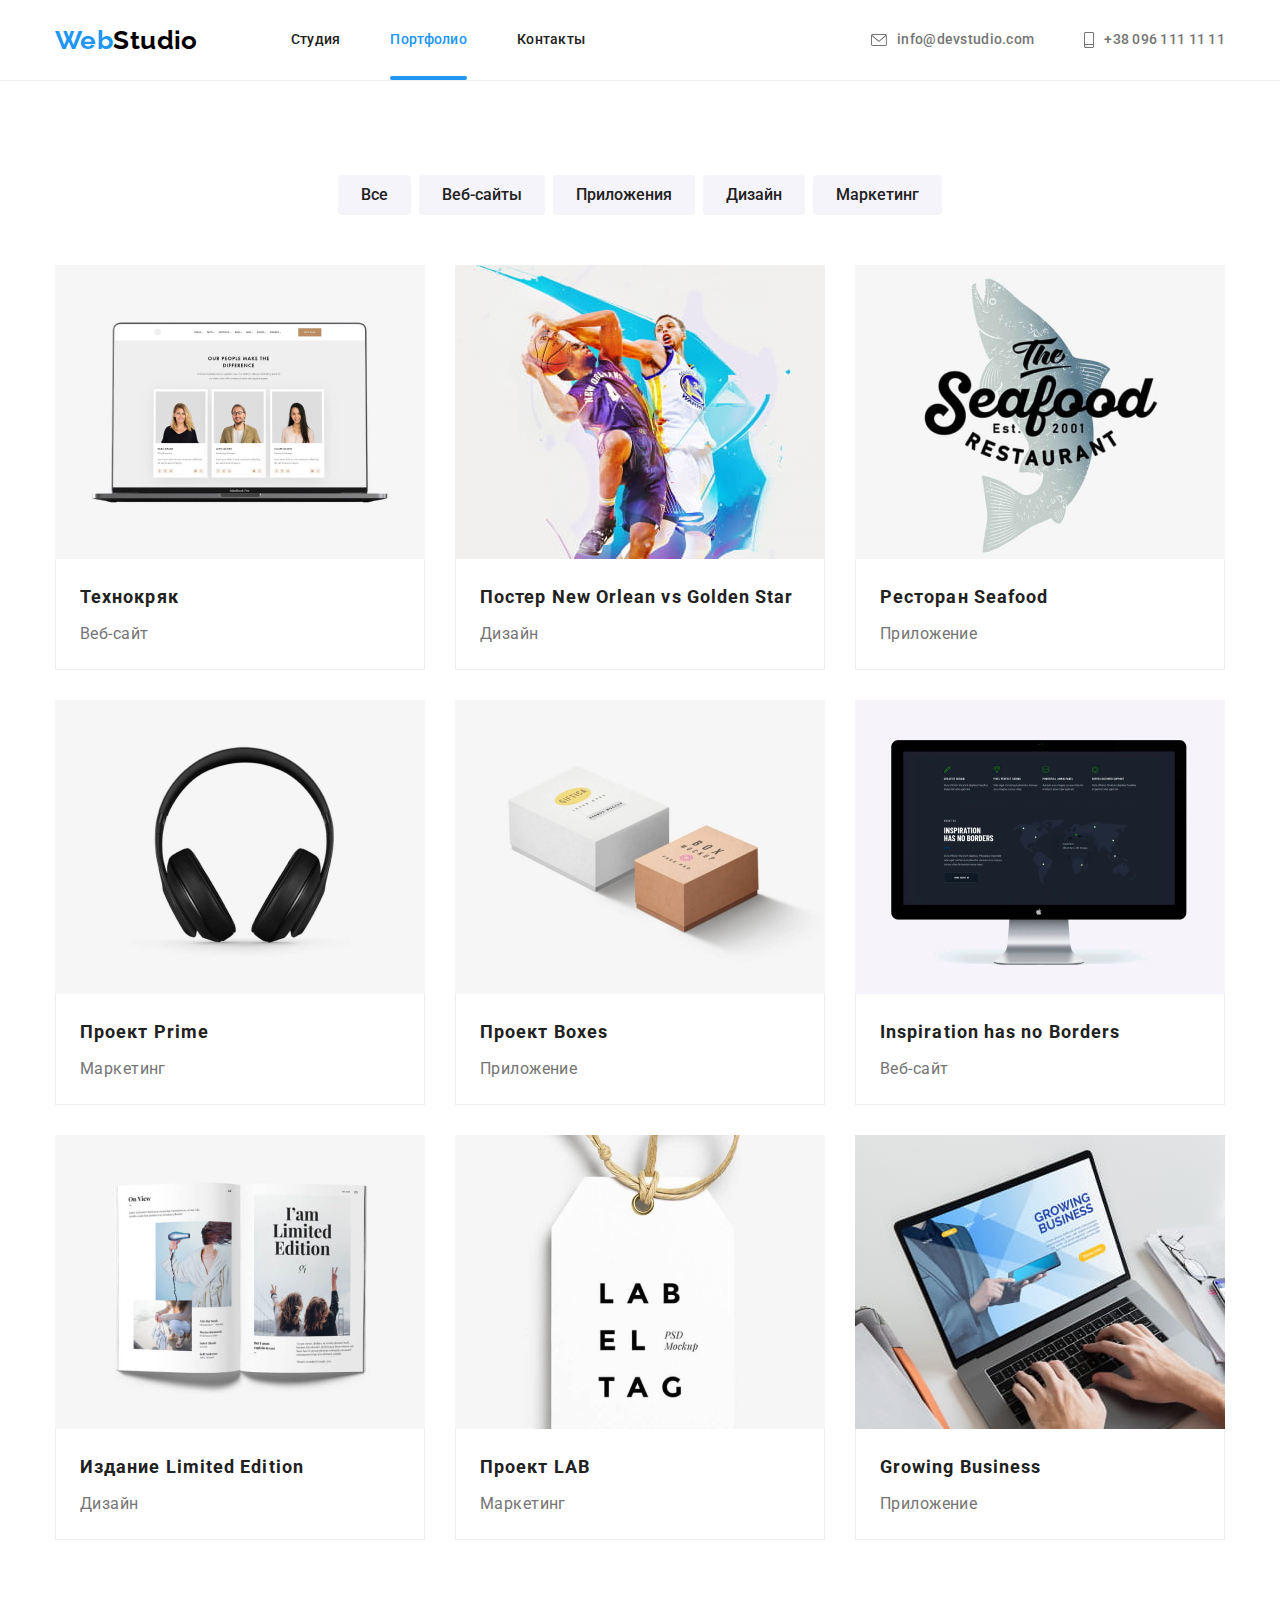
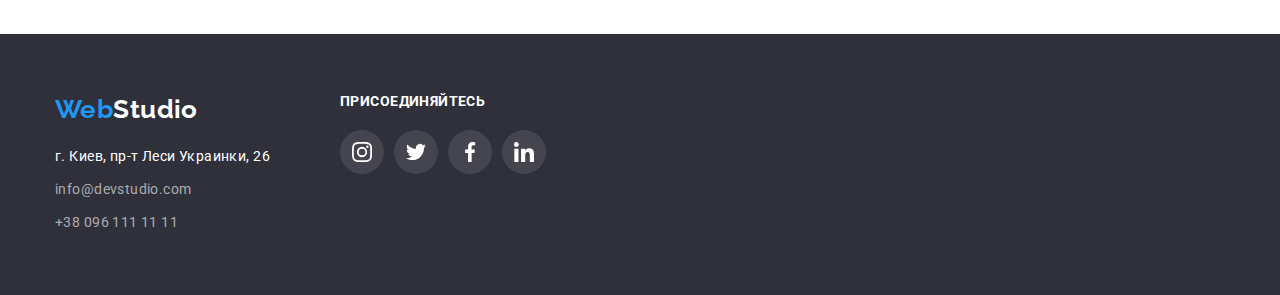
==== portfolio.html @ 5082a41e "Переносит файлы 5 ДЗ" ====
<!DOCTYPE html>
<html lang="ru">
<head>
    <meta charset="UTF-8">
    <meta http-equiv="X-UA-Compatible" content="IE=edge">
    <meta name="viewport" content="width=device-width, initial-scale=1.0">
    <title>goit-markup-hw</title>
    <link 
        href="https://fonts.googleapis.com/css2?family=Raleway:wght@700&family=Roboto:wght@400;500;700;900&display=swap"
        rel="stylesheet">
    <link 
        rel="stylesheet" 
        href="https://cdnjs.cloudflare.com/ajax/libs/modern-normalize/1.1.0/modern-normalize.min.css">
    <link rel="stylesheet" href="./css/style.css">
    </head>
<body>
    <!--Шапка сайта-->
    <header class="page-header">
        <div class="container header-nav-lists">
            <nav class="header-nav">
                <a class="logo" href="./index.html">Web<span class="logo-part">Studio</span></a>
                <ul class="nav-list list">
                    <li class="nav-item"><a class="nav-link" href="./index.html">Студия</a></li>
                    <li class="nav-item"><a class="nav-link current-link" href="./portfolio.html">Портфолио</a></li>
                    <li class="nav-item"><a class="nav-link" href="">Контакты</a></li>
                </ul>
            </nav>
            <ul class="header-right-list list">
                <li class="right-list-item">
                    <a class="email" href="mailto:info@devstudio.com">
                        <svg class="email-icon">
                            <use href="./images/icons.svg#icon-envelope">
                            </use>
                        </svg>
                        info@devstudio.com</a>
                </li>
                <li class="right-list-item">
                    <a class="phone" href="tel:+380961111111">
                        <svg class="phone-icon">
                            <use href="./images/icons.svg#icon-smartphone">
                            </use>
                        </svg>
                        +38 096 111 11 11</a>
                </li>
            </ul>
        </div>
    </header>
    <!--Портфолио-->
    <main>
        <section class="portfolio">
            <div class="container">
                <h1 class="visually-hidden">Портфолио</h1>
                <ul class="button-list list">
                    <li class="button-item"><button class="portfolio-button" type="button">Все</button></li>
                    <li class="button-item"><button class="portfolio-button" type="button">Веб-сайты</button></li>
                    <li class="button-item"><button class="portfolio-button" type="button">Приложения</button></li>
                    <li class="button-item"><button class="portfolio-button" type="button">Дизайн</button></li>
                    <li class="button-item"><button class="portfolio-button" type="button">Маркетинг</button></li>
                </ul>
                <ul class="portfolio-list list">
                    <li class="portfolio-item">
                        <div class="portfolio-thumb">
                            <div class="portfolio-images">
                                <img src="./images/techno_crack.jpg" alt="ноутбук" width="370">
                            </div>
                            <p class="portfolio-item-text">Технокряк это современная площадка распространения коронавируса. Компании используют эту
                                платформу для цифрового
                                шпионажа и атак на защищённые сервера конкурентов.</p>
                        </div>
                        <div class="portfolio-item-part">
                            <h2 class="portfolio-title">Технокряк</h2>
                            <p class="portfolio-text">Веб-сайт</p>
                        </div>
                    </li>
                    <li class="portfolio-item">
                        <div class="portfolio-thumb">
                            <div class="portfolio-images">
                                <img src="./images/new_orlean_vs_golden_star.jpg" alt="постер баскетбольной команды" width="370">
                            </div>
                            <p class="portfolio-item-text">Технокряк это современная площадка распространения коронавируса. Компании используют эту
                                платформу для цифрового
                                шпионажа и атак на защищённые сервера конкурентов.</p>
                        </div>
                        <div class="portfolio-item-part">
                            <h2 class="portfolio-title">Постер <span lang="en">New Orlean vs Golden Star</span></h2>
                            <p class="portfolio-text">Дизайн</p>
                        </div>
                    </li>
                    <li class="portfolio-item">
                        <div class="portfolio-thumb">
                            <div class="portfolio-images">
                                <img src="./images/seafood.jpg" alt="эмблема ресторана" width="370">
                            </div>
                            <p class="portfolio-item-text">Технокряк это современная площадка распространения коронавируса. Компании используют эту
                                платформу для цифрового
                                шпионажа и атак на защищённые сервера конкурентов.</p>
                        </div>
                        <div class="portfolio-item-part">
                            <h2 class="portfolio-title">Ресторан <span lang="en">Seafood</span></h2>
                            <p class="portfolio-text">Приложение</p>
                        </div>
                    </li>
                    <li class="portfolio-item">
                        <div class="portfolio-thumb">
                            <div class="portfolio-images">
                                <img src="./images/prime.jpg" alt="наушники" width="370">
                            </div>
                            <p class="portfolio-item-text">Технокряк это современная площадка распространения коронавируса. Компании используют эту
                                платформу для цифрового
                                шпионажа и атак на защищённые сервера конкурентов.</p>
                        </div>
                        <div class="portfolio-item-part">
                            <h2 class="portfolio-title">Проект <span lang="en">Prime</span></h2>
                            <p class="portfolio-text">Маркетинг</p>
                        </div>
                    </li>
                    <li class="portfolio-item">
                        <div class="portfolio-thumb">
                            <div class="portfolio-images">
                                <img src="./images/boxes.jpg" alt="ящики" width="370">
                            </div>
                            <p class="portfolio-item-text">Технокряк это современная площадка распространения коронавируса. Компании используют эту
                                платформу для цифрового
                                шпионажа и атак на защищённые сервера конкурентов.</p>
                        </div>
                        <div class="portfolio-item-part">
                            <h2 class="portfolio-title">Проект <span lang="en">Boxes</span></h2>
                            <p class="portfolio-text">Приложение</p>
                        </div>
                    </li>
                    <li class="portfolio-item">
                        <div class="portfolio-thumb">
                            <div class="portfolio-images">
                                <img src="./images/inspiration_has_no_borders.jpg" alt="мак" width="370">
                            </div>
                            <p class="portfolio-item-text">Технокряк это современная площадка распространения коронавируса. Компании используют эту
                                платформу для цифрового
                                шпионажа и атак на защищённые сервера конкурентов.</p>
                        </div>
                        <div class="portfolio-item-part">
                            <h2 class="portfolio-title" lang="en">Inspiration has no Borders</h2>
                            <p class="portfolio-text">Веб-сайт</p>
                        </div>
                    </li>
                    <li class="portfolio-item">
                        <div class="portfolio-thumb">
                            <div class="portfolio-images">
                                <img src="./images/limited_edition.jpg" alt="книга" width="370">
                            </div>
                            <p class="portfolio-item-text">Технокряк это современная площадка распространения коронавируса. Компании используют эту
                                платформу для цифрового
                                шпионажа и атак на защищённые сервера конкурентов.</p>
                        </div>
                        <div class="portfolio-item-part">
                            <h2 class="portfolio-title">Издание <span lang="en">Limited Edition</span></h2>
                            <p class="portfolio-text">Дизайн</p>
                        </div>
                    </li>
                    <li class="portfolio-item">
                        <div class="portfolio-thumb">
                            <div class="portfolio-images">
                                <img src="./images/lab.jpg" alt="лейбл" width="370">
                            </div>
                            <p class="portfolio-item-text">Технокряк это современная площадка распространения коронавируса. Компании используют эту
                                платформу для цифрового
                                шпионажа и атак на защищённые сервера конкурентов.</p>
                        </div>
                        <div class="portfolio-item-part">
                            <h2 class="portfolio-title">Проект <span lang="en">LAB</span></h2>
                            <p class="portfolio-text">Маркетинг</p>
                        </div class="portfolio-item-part">
                    </li>
                    <li class="portfolio-item">
                        <div class="portfolio-thumb">
                            <div class="portfolio-images">
                                <img src="./images/growing_business.jpg" alt="набор на ноутбуке" width="370">
                            </div>
                            <p class="portfolio-item-text">Технокряк это современная площадка распространения коронавируса. Компании используют эту
                                платформу для цифрового
                                шпионажа и атак на защищённые сервера конкурентов.</p>
                        </div>
                        <div class="portfolio-item-part">
                            <h2 class="portfolio-title" lang="en">Growing Business</h2>
                            <p class="portfolio-text">Приложение</p>
                        </div>
                    </li>
                </ul>
            </div>
        </section>
    </main>
    <!--Подвал-->
    <footer class="footer">
        <div class="container wrapper">
            <div class="footer-address">
                <a class="logo" href="index.html">Web<span class="logo-part">Studio</span></a>
                <address>
                    <a class="map" href="https://goo.gl/maps/u9aJ5FSczd5m6GibA" target="_blank" rel="noopener noreferrer">г.
                        Киев, пр-т Леси Украинки, 26
                    </a>
                </address>
                <ul class="footer-list list">
                    <li class="footer-item"><a class="footer-email" href="mailto:info@devstudio.com">info@devstudio.com</a>
                    </li>
                    <li class="footer-item"><a class="footer-phone" href="tel:+380961111111">+38 096 111 11 11</a></li>
                </ul>
            </div>
            <div class="footer-socials-list">
                <h3 class="socials-title">присоединяйтесь</h3>
                <ul class="socials-list list down-list">
                    <li class="socials-item">
                        <a class="social-link down-link" href="https://www.instagram.com/">
                            <svg class="social-icon down-icon">
                                <use href="./images/icons.svg#icon-instagram"></use>
                            </svg>
                        </a>
                    </li>
                    <li class="socials-item">
                        <a class="social-link down-link" href="https://twitter.com/">
                            <svg class="social-icon down-icon">
                                <use href="./images/icons.svg#icon-twitter"></use>
                            </svg>
                        </a>
                    </li>
                    <li class="socials-item">
                        <a class="social-link down-link" href="https://www.facebook.com/">
                            <svg class="social-icon down-icon">
                                <use href="./images/icons.svg#icon-facebook"></use>
                            </svg>
                        </a>
                    </li>
                    <li class="socials-item">
                        <a class="social-link down-link" href="https://www.linkedin.com/">
                            <svg class="social-icon down-icon">
                                <use href="./images/icons.svg#icon-linkedin"></use>
                            </svg>
                        </a>
                    </li>
                </ul>
            </div>
        </div>
    </footer>
</body>
</html>
---- css/style.css ----
:root {
  --primary-text-color--: #757575;
  --nav-title-color--: #212121;
  --title-text-color--: #212121;
  --sekond-title-color--: #212121;
  --portfolio-button-color--: #212121;
  --footer-contacts-color--: rgba(255, 255, 255, 0.6);
  --first-logo-color--: #2196f3;
  --sekond-logo-color--: #ffffff;
  --accent-color--: #2196f3;
  --hero-title-color--: #ffffff;
  --primary-whiter-color--: #ffffff;
  --team-item-bg-color--: #ffffff;
  --footer-bg-color--: #2f303a;
  --logo-part-color--: #000000;
  --team-bg-color--: #f5f4fa;
  --portfolio-button-bg-color--: #f5f4fa;
  --icon-bg-color--: #f5f4fa;
  --border-color--: #eeeeee;
  --logo-border-color--: #afb1b8;
  --button-text-color--: #ffffff;
  --social-link-color--: #afb1b8;
  --clients-icon-color--: #afb1b8;
}
body {
  font-family: "Roboto", sans-serif;
  font-weight: 400;
  font-size: 14px;
  line-height: 1.71;
  letter-spacing: 0.03em;
  background-color: var(--primary-whiter-color--);
  color: var(--primary-text-color--);
}
img {
  display: block;
}
.list {
  padding: 0;
  margin: 0;
  list-style: none;
}
.container {
  width: 1200px;
  padding: 0px 15px;
  margin-left: auto;
  margin-right: auto;
}
.visually-hidden {
  position: absolute;
  white-space: nowrap;
  width: 1px;
  height: 1px;
  overflow: hidden;
  border: 0;
  padding: 0;
  clip: rect(0 0 0 0);
  clip-path: inset(50%);
  margin: -1px;
}
.opportunities-title,
.team-title,
.clients-title {
  margin-top: 0;
  margin-bottom: 50px;
  font-weight: 700;
  font-size: 36px;
  line-height: 1.17;
  text-align: center;
  color: var(--title-text-color--);
}

/* Шапка */
.page-header {
  margin-top: 0;
  margin-bottom: 0;
  border-bottom: 1px solid;
  border-color: var(--border-color--);
  background-color: var(--primary-whiter-color--);
}

.header-nav-lists {
  display: flex;
  align-items: center;
}
.header-nav {
  display: flex;
  align-items: center;
}
.logo {
  display: block;
  font-family: "Raleway", sans-serif;
  font-weight: 700;
  font-size: 26px;
  line-height: 1.19;
  text-decoration: none;
  color: var(--first-logo-color--);
}
.logo-part {
  color: var(--logo-part-color--);
}
.nav-list {
  display: flex;
  margin-left: 93px;
}
.nav-item:not(:last-child) {
  margin-right: 50px;
}
.nav-link {
  display: block;
  padding-top: 32px;
  padding-bottom: 32px;
  font-weight: 500;
  font-size: 14px;
  line-height: 1.14;
  letter-spacing: 0.02em;
  text-decoration: none;
  color: var(--nav-title-color--);
  transition: color 250ms cubic-bezier(0.4, 0, 0.2, 1);
}
.current-link {
  position: relative;
  display: flex;
  color: var(--accent-color--);
}
.current-link::after {
  position: absolute;
  left: 0;
  bottom: 0;
  content: "";
  width: 100%;
  height: 4px;
  border-radius: 2px;
  background-color: var(--accent-color--);
}
.header-right-list {
  display: flex;
  margin-left: auto;
}
.right-list-item:not(:last-child) {
  margin-right: 50px;
}
.email,
.phone {
  display: flex;
  align-items: center;
  padding-top: 32px;
  padding-bottom: 32px;
  font-weight: 500;
  font-size: 14px;
  line-height: 1.14;
  letter-spacing: 0.02em;
  text-decoration: none;
  color: inherit;
  transition: color 250ms cubic-bezier(0.4, 0, 0.2, 1);
}
.nav-link:hover,
.nav-link:focus,
.email:hover,
.email:focus,
.phone:hover,
.phone:focus {
  color: var(--accent-color--);
}
.email-icon {
  width: 16px;
  height: 12px;
  margin-right: 10px;
  fill: currentColor;
}
.phone-icon {
  width: 10px;
  height: 16px;
  margin-right: 10px;
  fill: currentColor;
}

/* Герой */
.hero {
  padding-top: 200px;
  padding-bottom: 200px;
  text-align: center;
  background-color: var(--footer-bg-color--);
}
.overlay {
  background-position: center;
  background-size: cover;
  background-repeat: no-repeat;
  margin-right: auto;
  margin-left: auto;
  max-width: 1600px;
  height: 600px;
  background-image: linear-gradient(
      to right,
      rgba(47, 48, 58, 0.4),
      rgba(47, 48, 58, 0.4)
    ),
    url(../images/img_fon.jpg);
}
.hero-title {
  max-width: 696px;
  margin-top: 0;
  margin-bottom: 30px;
  margin-right: auto;
  margin-left: auto;
  white-space: pre-line;
  font-weight: 900;
  font-size: 44px;
  line-height: 1.36;
  text-transform: uppercase;
  letter-spacing: 0.06em;
  color: var(--hero-title-color--);
}
.button {
  display: inline-block;
  margin: 0 auto;
  min-width: 200px;
  border: 1px solid;
  border-color: transparent;
  border-radius: 4px;
  padding: 10px 32px;
  font-family: inherit;
  font-weight: 700;
  font-size: 16px;
  line-height: 1.88;
  letter-spacing: 0.06em;
  text-decoration: none;
  color: var(--button-text-color--);
  background-color: var(--accent-color--);
  cursor: pointer;
  transform: scale(1.15);
}

/*Особености*/
.features {
  padding-top: 94px;
  padding-bottom: 94px;
  background-color: var(--primary-whiter-color--);
}
.features-list {
  display: flex;
  justify-content: space-between;
}
.features-item {
  width: 270px;
}
.features-item-icon {
  display: flex;
  justify-content: center;
  align-items: center;
  margin-bottom: 30px;
  height: 120px;
  width: 270px;
  border-radius: 4px;
  background-color: var(--icon-bg-color--);
}
.features-title {
  margin-top: 0;
  margin-bottom: 10;
  font-weight: 700;
  font-size: 14px;
  line-height: 1.14;
  text-transform: uppercase;
  color: var(--sekond-title-color--);
}
.features-text {
  margin: 0;
}

/*Чем мы занимаемся*/
.opportunities {
  padding-bottom: 94px;
  background-color: var(--primary-whiter-color--);
}
.opportunities-list {
  display: flex;
  justify-content: space-between;
}
.opportunities-thumb {
  position: relative;
}

.opportunities-item-title {
  position: absolute;
  width: 100%;
  height: 70px;
  margin: 0;
  left: 0;
  bottom: 0;
  padding-top: 27px;
  padding-bottom: 27px;
  font-weight: 700;
  font-size: 14px;
  line-height: 1.14;
  text-align: center;
  letter-spacing: 0.03em;
  text-transform: uppercase;
  background-color: rgba(47, 48, 58, 0.8);
  color: var(--primary-whiter-color--);
}

/*Команда*/
.team {
  padding-top: 94px;
  padding-bottom: 94px;
  background-color: var(--team-bg-color--);
}
.team-list {
  display: flex;
  justify-content: space-between;
}
.team-item {
  box-shadow: 0px 1px 3px rgba(0, 0, 0, 0.12), 0px 1px 1px rgba(0, 0, 0, 0.14),
    0px 2px 1px rgba(0, 0, 0, 0.2);
  border-radius: 0px 0px 4px 4px;
  border-bottom: 1px solid;
  border-color: transparent;
  background-color: var(--primary-whiter-color--);
}
.team-item-part {
  padding-top: 30px;
  padding-bottom: 30px;
  text-align: center;
}
.team-item-title {
  margin-top: 0;
  margin-bottom: 10px;
  font-weight: 500;
  font-size: 16px;
  line-height: 1.19;
  color: var(--sekond-title-color--);
}
.team-item-text {
  margin-top: 0;
  margin-bottom: 0;
  font-size: 16px;
  line-height: 1.19;
}
.socials-list {
  display: flex;
  padding: 0;
  margin-top: 16px;
  margin-right: 32px;
  margin-bottom: 0px;
  margin-left: 32px;
}
.socials-item:not(:last-child) {
  margin-right: 10px;
}
.social-link {
  display: flex;
  justify-content: center;
  align-items: center;
  width: 44px;
  height: 44px;
  border-radius: 50%;
  text-decoration: none;
  color: var(--social-link-color--);
  transition: background-color 250ms cubic-bezier(0.4, 0, 0.2, 1),
    color 250ms cubic-bezier(0.4, 0, 0.2, 1);
}
.social-link:hover,
.social-link:focus {
  background-color: var(--accent-color--);
  color: var(--primary-whiter-color--);
}
.social-icon {
  fill: currentColor;
  width: 20px;
  height: 20px;
}
/* Постоянные клиенты*/
.clients {
  padding-top: 94px;
  padding-bottom: 94px;
}
.clients-title {
  margin-top: 0;
  margin-bottom: 50px;
}
.clients-list {
  display: flex;
}
.clients-item:not(:last-child) {
  margin-right: 30px;
}
.clients-logo {
  display: flex;
  justify-content: center;
  align-items: center;
  width: 170px;
  height: 92px;
  border: 1px;
  border-style: solid;
  border-radius: 4px;
  color: var(--clients-icon-color--);
  border-color: var(--logo-border-color--);
  transition: color 250ms cubic-bezier(0.4, 0, 0.2, 1),
    border-color 250ms cubic-bezier(0.4, 0, 0.2, 1);
}

.clients-logo:hover,
.clients-logo:focus {
  color: var(--accent-color--);
  border-color: var(--accent-color--);
}
.clients-icon {
  width: 106px;
  height: 60px;
  fill: currentColor;
}

/*Подвал*/
.footer {
  padding-top: 60px;
  padding-bottom: 60px;
  background-color: var(--footer-bg-color--);
}
.wrapper {
  display: flex;
}
.footer .logo {
  margin-top: 0;
  margin-bottom: 20px;
}
.footer .logo-part {
  color: var(--sekond-logo-color--);
}
.map {
  font-size: 14px;
  line-height: 1.71;
  text-decoration: none;
  font-style: normal;
  color: var(--primary-whiter-color--);
  transition: color 250ms cubic-bezier(0.4, 0, 0.2, 1);
}
.footer-item {
  margin-top: 9px;
  display: block;
}
.footer-email,
.footer-phone {
  font-size: 14px;
  line-height: 1.71;
  text-decoration: none;
  color: var(--footer-contacts-color--);
  transition: color 250ms cubic-bezier(0.4, 0, 0.2, 1);
}
.map:hover,
.map:focus,
.footer-email:hover,
.footer-email:focus,
.footer-phone:hover,
.footer-phone:focus {
  color: var(--accent-color--);
}
.footer-socials-list {
  margin-left: 70px;
  margin-top: 0;
  margin-bottom: 0;
}
.down-list {
  margin: 0;
  padding: 0;
}
.down-link {
  background-color: rgba(255, 255, 255, 0.1);
  color: var(--primary-whiter-color--);
  transition: background-color 250ms cubic-bezier(0.4, 0, 0.2, 1);
}
.down-link:hover {
  background-color: var(--accent-color--);
}
.down-icon {
  fill: var(--primary-whiter-color--);
}
.socials-title {
  margin-top: 0;
  margin-right: auto;
  margin-bottom: 20px;
  margin-left: 0;
  padding: 0;
  font-weight: 700;
  font-size: 14px;
  line-height: 1.14;
  letter-spacing: 0.03em;
  text-transform: uppercase;
  color: var(--primary-whiter-color--);
}

/* Портфолио */
.portfolio {
  padding-top: 94px;
  padding-bottom: 94px;
  background-color: var(--primary-whiter-color--);
}
.button-list {
  margin-bottom: 50px;
  display: flex;
  justify-content: center;
}
.button-item:not(:last-child) {
  margin-right: 8px;
}
.portfolio-button {
  display: inline-block;
  min-width: 73px;
  border: 1px solid;
  border-color: transparent;
  border-radius: 4px;
  padding: 6px 22px;
  font-family: inherit;
  font-weight: 500;
  font-size: 16px;
  line-height: 1.63;
  text-decoration: none;
  background-color: var(--portfolio-button-bg-color--);
  color: var(--portfolio-button-color--);
  cursor: pointer;
  transition: background-color 250ms cubic-bezier(0.4, 0, 0.2, 1),
    color 250ms cubic-bezier(0.4, 0, 0.2, 1),
    box-shadow 250ms cubic-bezier(0.4, 0, 0.2, 1);
}
.portfolio-button:hover,
.portfolio-button:focus {
  box-shadow: 0px 3px 1px rgba(0, 0, 0, 0.1), 0px 1px 2px rgba(0, 0, 0, 0.08),
    0px 2px 2px rgba(0, 0, 0, 0.12);
  background-color: var(--accent-color--);
  color: var(--primary-whiter-color--);
}
.portfolio-list {
  display: flex;
  flex-wrap: wrap;
}
.portfolio-item {
  width: 370px;
  margin-right: 30px;
  margin-bottom: 30px;
  transition: box-shadow 250ms cubic-bezier(0.4, 0, 0.2, 1);
}
.portfolio-item:hover {
  box-shadow: 0px 1px 1px rgba(0, 0, 0, 0.12), 0px 4px 4px rgba(0, 0, 0, 0.06),
    1px 4px 6px rgba(0, 0, 0, 0.16);
}
.portfolio-item:nth-child(3n + 3) {
  margin-right: 0;
}
.portfolio-item:nth-last-child(-n + 3) {
  margin-bottom: 0;
}
.portfolio-thumb {
  position: relative;
  overflow: hidden;
}
.portfolio-images::before {
  position: absolute;
  left: 0;
  top: 0;
  width: 100%;
  height: 100%;
  content: "";
  background-color: rgba(33, 150, 243, 0.9);
  transform: translateY(100%);
  transition: transform 250ms cubic-bezier(0.4, 0, 0.2, 1);
}
.portfolio-item:hover .portfolio-images::before,
.portfolio-item:hover .portfolio-item-text {
  transform: translateY(1%);
}
.portfolio-item-text {
  position: absolute;
  left: 0;
  top: 0;
  width: 370px;
  height: 294px;
  padding: 63px 24px;
  margin: 0;
  font-weight: 400;
  font-size: 18px;
  line-height: 1.56;
  letter-spacing: 0.03em;
  color: var(--primary-whiter-color--);
  transform: translateY(100%);
  transition: transform 250ms cubic-bezier(0.4, 0, 0.2, 1);
}
.portfolio-item-part {
  padding-top: 20px;
  padding-bottom: 20px;
  padding-right: 24px;
  padding-left: 24px;
  border-width: 0px 1px 1px 1px;
  border-style: solid;
  border-color: var(--border-color--);
}
.portfolio-title {
  margin-top: 0;
  margin-bottom: 4px;
  font-weight: 700;
  font-size: 18px;
  line-height: 2;
  letter-spacing: 0.06em;
  color: var(--sekond-title-color--);
}
.portfolio-text {
  margin: 0;
  font-size: 16px;
  line-height: 1.88;
}
.backdrop {
  position: fixed;
  left: 0;
  top: 0;
  width: 100%;
  height: 100%;
  background-color: rgba(0, 0, 0, 0.2);
  opacity: 1;
  transition: opacity 250ms cubic-bezier(0.4, 0, 0.2, 1);
}
.backdrop.is-hidden {
  visibility: hidden;
  opacity: 0;
  pointer-events: none;
}
.backdrop.is-hidden .modal {
  transform: translate(-50%, -50%) scale(0.8);
  opacity: 0;
}
.modal {
  position: absolute;
  top: 50%;
  left: 50%;
  min-width: 528px;
  min-height: 581px;
  box-shadow: 0px 1px 3px rgba(0, 0, 0, 0.12), 0px 1px 1px rgba(0, 0, 0, 0.14),
    0px 2px 1px rgba(0, 0, 0, 0.2);
  border-radius: 4px;
  background-color: var(--primary-whiter-color--);
  transform: translate(-50%, -50%) scale(1);
  transition: transform 250ms cubic-bezier(0.4, 0, 0.2, 1),
    opacity 250ms cubic-bezier(0.4, 0, 0.2, 1);
  opacity: 1;
}
.close {
  display: flex;
  justify-content: center;
  align-items: center;
  margin-left: auto;
  margin-top: 8px;
  margin-right: 8px;
  margin-bottom: auto;
  padding: 18px;
  width: 30px;
  height: 30px;
  border: 1px solid rgba(0, 0, 0, 0.1);
  border-radius: 50%;
  background-color: var(--primary-whiter-color--);
}
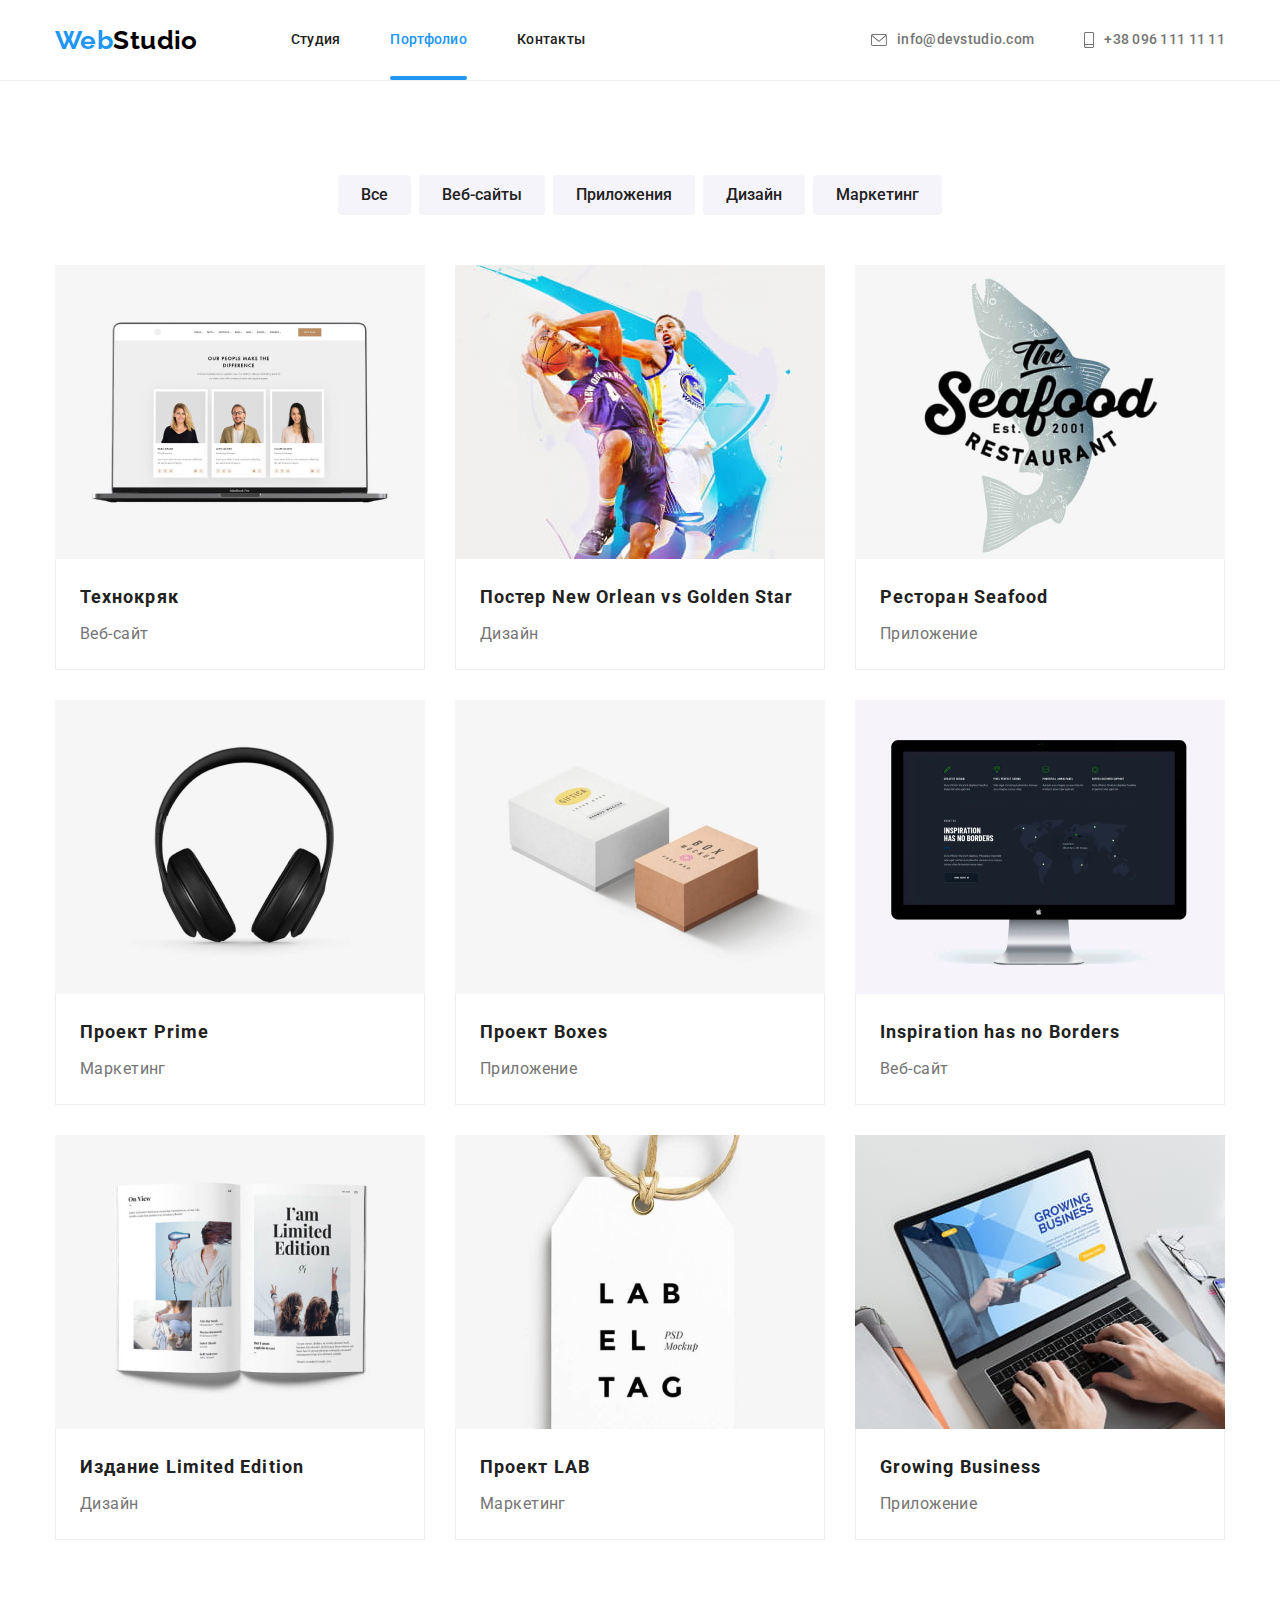
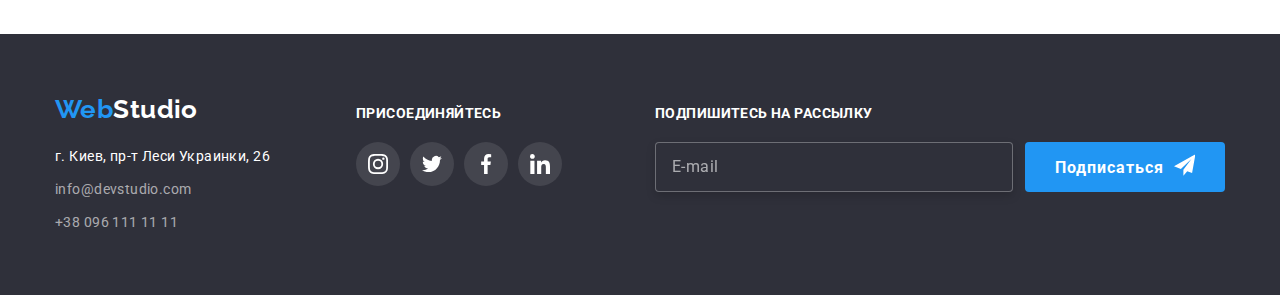
==== commit 0de5bab2: "Доделывает формы" ====
--- a/portfolio.html
+++ b/portfolio.html
@@ -237,6 +237,19 @@
                     </li>
                 </ul>
             </div>
+            <div class="footer-form-subscription">
+                <form class="form-subscription">
+                    <div class="subscription">
+                        <label for="email">Подпишитесь на рассылку</label>
+                        <input type="email" name="email" id="email" placeholder="E-mail" required>
+                    </div>
+                    <button class="subscription-button" type="submit">Подписаться
+                        <svg class="icon-send">
+                            <use href=".//images/icons.svg#icon-icon-send"></use>
+                        </svg>
+                    </button>
+                </form>
+            </div>
         </div>
     </footer>
 </body>
--- a/css/style.css
+++ b/css/style.css
@@ -13,6 +13,7 @@
   --team-item-bg-color--: #ffffff;
   --footer-bg-color--: #2f303a;
   --logo-part-color--: #000000;
+  --close-color--: #000000;
   --team-bg-color--: #f5f4fa;
   --portfolio-button-bg-color--: #f5f4fa;
   --icon-bg-color--: #f5f4fa;
@@ -278,7 +279,6 @@
 .opportunities-thumb {
   position: relative;
 }
-
 .opportunities-item-title {
   position: absolute;
   width: 100%;
@@ -418,6 +418,11 @@
 .wrapper {
   display: flex;
 }
+.footer-address {
+  width: 231px;
+  padding: 0;
+  margin: 0;
+}
 .footer .logo {
   margin-top: 0;
   margin-bottom: 20px;
@@ -457,6 +462,7 @@
   margin-left: 70px;
   margin-top: 0;
   margin-bottom: 0;
+  padding-top: 12px;
 }
 .down-list {
   margin: 0;
@@ -485,6 +491,80 @@
   letter-spacing: 0.03em;
   text-transform: uppercase;
   color: var(--primary-whiter-color--);
+}
+.footer-form-subscription {
+  width: 570px;
+  margin-left: 93px;
+  margin-top: 0;
+  margin-bottom: 0;
+  margin-right: 0;
+}
+.form-subscription {
+  display: flex;
+  padding-top: 12px;
+}
+.subscription {
+  display: flex;
+  flex-direction: column;
+  flex-grow: 1;
+  margin: 0;
+  padding: 0;
+  background-color: var(--footer-bg-color--);
+}
+.subscription label {
+  margin-bottom: 20px;
+  font-weight: 700;
+  font-size: 14px;
+  line-height: 1.14;
+  letter-spacing: 0.03em;
+  text-transform: uppercase;
+  color: var(--primary-whiter-color--);
+}
+.subscription input {
+  border: 1px solid rgba(255, 255, 255, 0.3);
+  filter: drop-shadow(0px 4px 4px rgba(0, 0, 0, 0.15));
+  border-radius: 4px;
+  padding: 16px;
+  background-color: inherit;
+}
+.subscription input::placeholder {
+  font-weight: 400;
+  font-size: 16px;
+  line-height: 1.25;
+  letter-spacing: 0.03em;
+  color: rgba(255, 255, 255, 0.6);
+}
+.subscription input:not(:placeholder-shown) {
+  background-color: var(--footer-bg-color--);
+  color: var(--primary-whiter-color--);
+}
+.subscription-button {
+  display: flex;
+  justify-self: flex-end;
+  align-self: flex-end;
+  margin-right: 0;
+  margin-left: 12px;
+  padding: 10px 29px;
+  width: 200px;
+  height: 50px;
+  border: 1px solid;
+  border-color: transparent;
+  border-radius: 4px;
+  font-family: inherit;
+  font-weight: 700;
+  font-size: 16px;
+  line-height: 1.88;
+  letter-spacing: 0.06em;
+  text-decoration: none;
+  color: var(--button-text-color--);
+  background-color: var(--accent-color--);
+  cursor: pointer;
+}
+.icon-send {
+  width: 24px;
+  height: 24px;
+  margin-left: 10px;
+  fill: var(--primary-whiter-color--);
 }
 
 /* Портфолио */
@@ -605,6 +685,8 @@
   font-size: 16px;
   line-height: 1.88;
 }
+
+/* Модалка*/
 .backdrop {
   position: fixed;
   left: 0;
@@ -630,6 +712,7 @@
   left: 50%;
   min-width: 528px;
   min-height: 581px;
+  padding: 40px;
   box-shadow: 0px 1px 3px rgba(0, 0, 0, 0.12), 0px 1px 1px rgba(0, 0, 0, 0.14),
     0px 2px 1px rgba(0, 0, 0, 0.2);
   border-radius: 4px;
@@ -640,17 +723,153 @@
   opacity: 1;
 }
 .close {
+  position: absolute;
+  top: 8px;
+  right: 8px;
   display: flex;
   justify-content: center;
   align-items: center;
-  margin-left: auto;
-  margin-top: 8px;
-  margin-right: 8px;
-  margin-bottom: auto;
-  padding: 18px;
   width: 30px;
   height: 30px;
   border: 1px solid rgba(0, 0, 0, 0.1);
   border-radius: 50%;
+  fill: var(--close-color--);
   background-color: var(--primary-whiter-color--);
-}
+  transition: fill 250ms cubic-bezier(0.4, 0, 0.2, 1);
+}
+.close:hover,
+.close:focus {
+  fill: var(--accent-color--);
+  cursor: pointer;
+}
+.modal-title {
+  margin-top: 0;
+  margin-bottom: 12px;
+  font-weight: 700;
+  font-size: 20px;
+  line-height: 1.15;
+  text-align: center;
+  letter-spacing: 0.03em;
+  color: var(--sekond-title-color--);
+}
+.form-field {
+  position: relative;
+  display: flex;
+  flex-direction: column;
+  flex-direction: column-reverse;
+  padding: 0;
+  margin-top: 0;
+  margin-right: 0;
+  margin-bottom: 10px;
+  margin-left: 0;
+}
+.form-input {
+  height: 40px;
+  padding-left: 42px;
+  padding-top: 12px;
+  padding-bottom: 12px;
+  border: 1px solid rgba(33, 33, 33, 0.2);
+  box-sizing: border-box;
+  border-radius: 4px;
+  transition: border-color 250ms cubic-bezier(0.4, 0, 0.2, 1),
+    color 250ms cubic-bezier(0.4, 0, 0.2, 1),
+    fill 250ms cubic-bezier(0.4, 0, 0.2, 1);
+}
+.form-input:focus {
+  border-color: var(--accent-color--);
+}
+.form-input:focus + .form-label {
+  color: var(--accent-color--);
+}
+.form-input:focus ~ .form-icon-person {
+  fill: var(--accent-color--);
+}
+.form-icon-person {
+  position: absolute;
+  left: 12px;
+  top: 50%;
+  display: inline-block;
+  width: 18px;
+  height: 18px;
+}
+.form-label {
+  margin-bottom: 4px;
+  font-weight: 400;
+  font-size: 12px;
+  line-height: 1.17;
+  letter-spacing: 0.01em;
+}
+.form-textarea {
+  height: 120px;
+  resize: none;
+  padding-top: 12px;
+  padding-left: 16px;
+  border: 1px solid rgba(33, 33, 33, 0.2);
+  border-radius: 4px;
+  transition: border-color 250ms cubic-bezier(0.4, 0, 0.2, 1),
+    color 250ms cubic-bezier(0.4, 0, 0.2, 1);
+}
+.form-textarea:focus {
+  border-color: var(--accent-color--);
+}
+.form-textarea:focus + .form-label {
+  color: var(--accent-color--);
+}
+.form-textarea::placeholder {
+  font-weight: normal;
+  font-size: 14px;
+  line-height: 1.14;
+  letter-spacing: 0.01em;
+  color: rgba(117, 117, 117, 0.5);
+}
+.form-checkbox {
+  display: flex;
+  justify-content: center;
+  align-items: center;
+  margin-bottom: 30px;
+  margin-top: 0;
+}
+.form-input-checkbox {
+  -webkit-appearance: none;
+  position: absolute;
+}
+.form-icon-check {
+  display: inline-block;
+  margin-right: 7px;
+  width: 16px;
+  height: 15px;
+  border: 2px solid;
+  border-color: #212121;
+  border-radius: 2px;
+  transition: background-color 250ms cubic-bezier(0.4, 0, 0.2, 1),
+    background-size 250ms cubic-bezier(0.4, 0, 0.2, 1),
+    background-origin 250ms cubic-bezier(0.4, 0, 0.2, 1),
+    border-color 250ms cubic-bezier(0.4, 0, 0.2, 1);
+}
+.form-input-checkbox:checked + .form-icon-check {
+  background-color: var(--accent-color--);
+  background-size: cover;
+  background-origin: border-box;
+  border-color: transparent;
+}
+.modal-button {
+  display: flex;
+  justify-content: center;
+  padding: 10px 29px;
+  margin-left: auto;
+  margin-right: auto;
+  width: 200px;
+  height: 50px;
+  border: 1px solid;
+  border-color: transparent;
+  border-radius: 4px;
+  font-family: inherit;
+  font-weight: 700;
+  font-size: 16px;
+  line-height: 1.88;
+  letter-spacing: 0.06em;
+  text-decoration: none;
+  color: var(--button-text-color--);
+  background-color: var(--accent-color--);
+  cursor: pointer;
+}
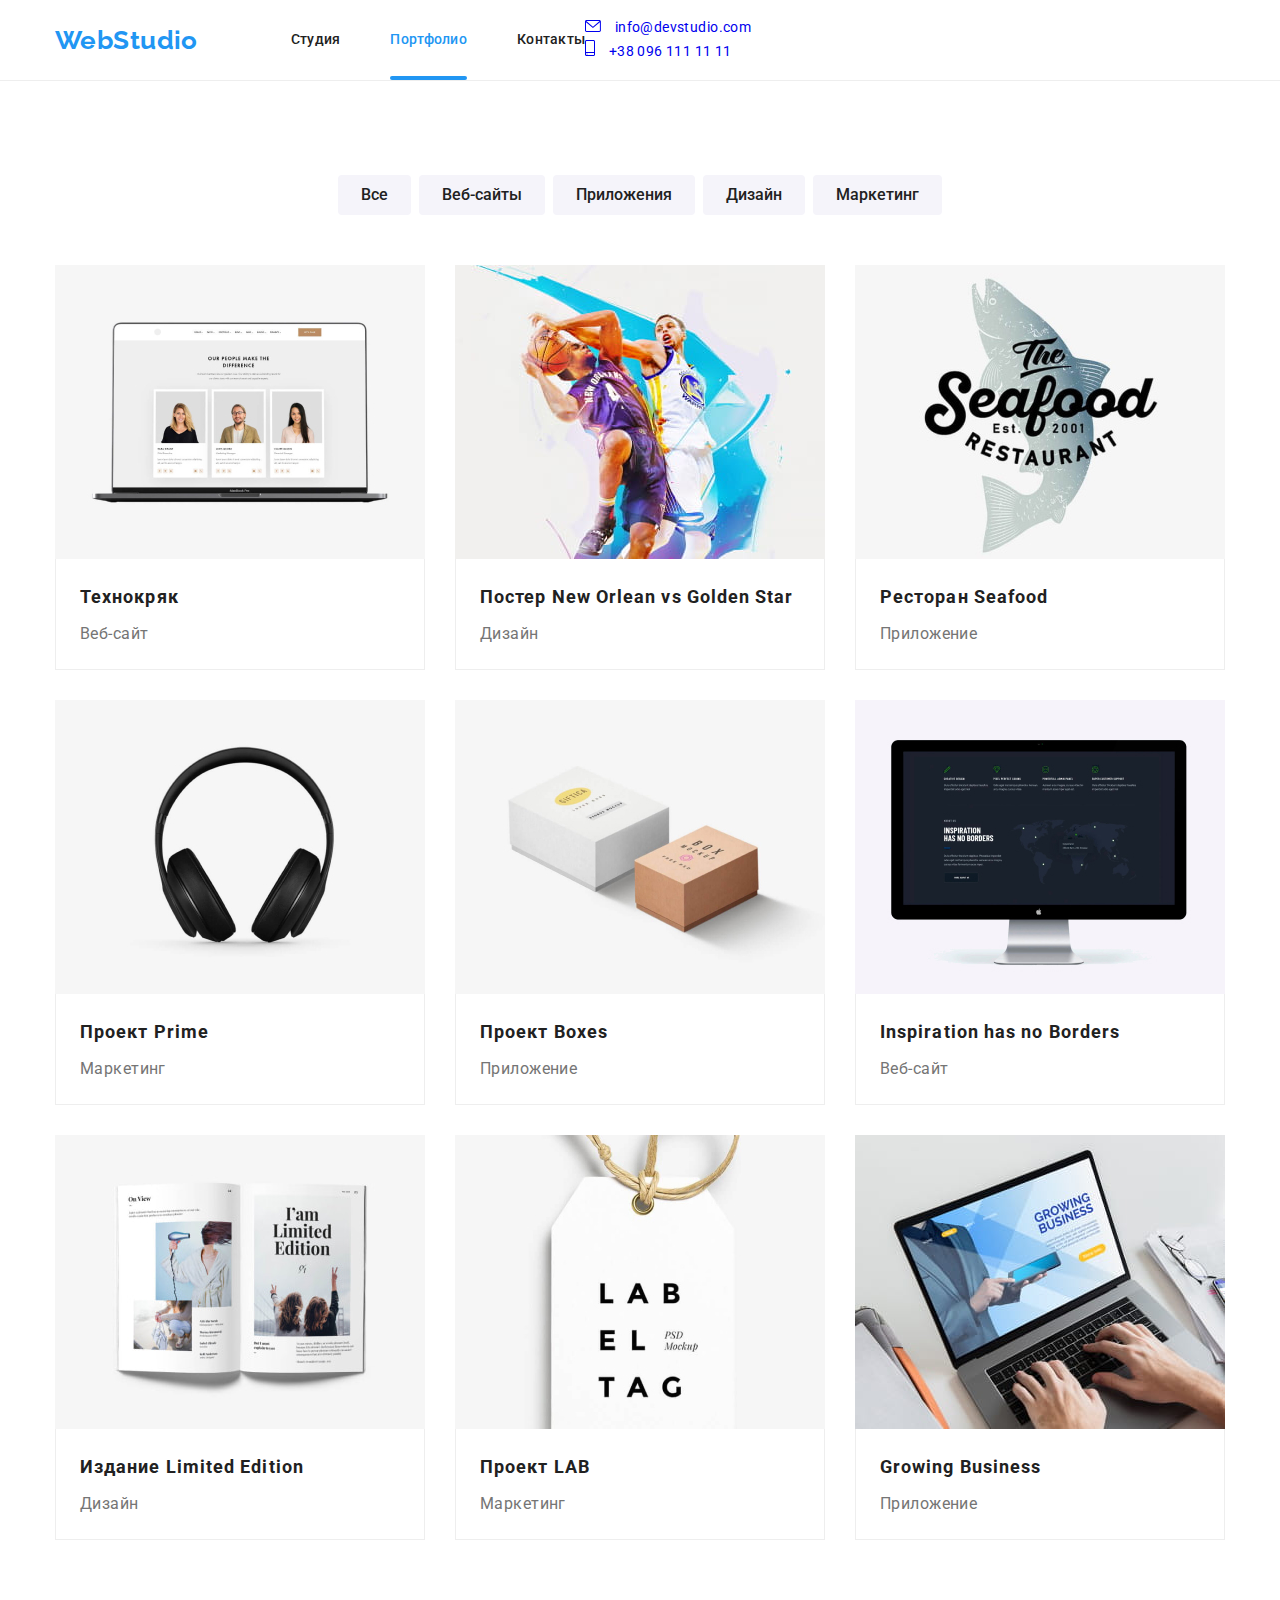
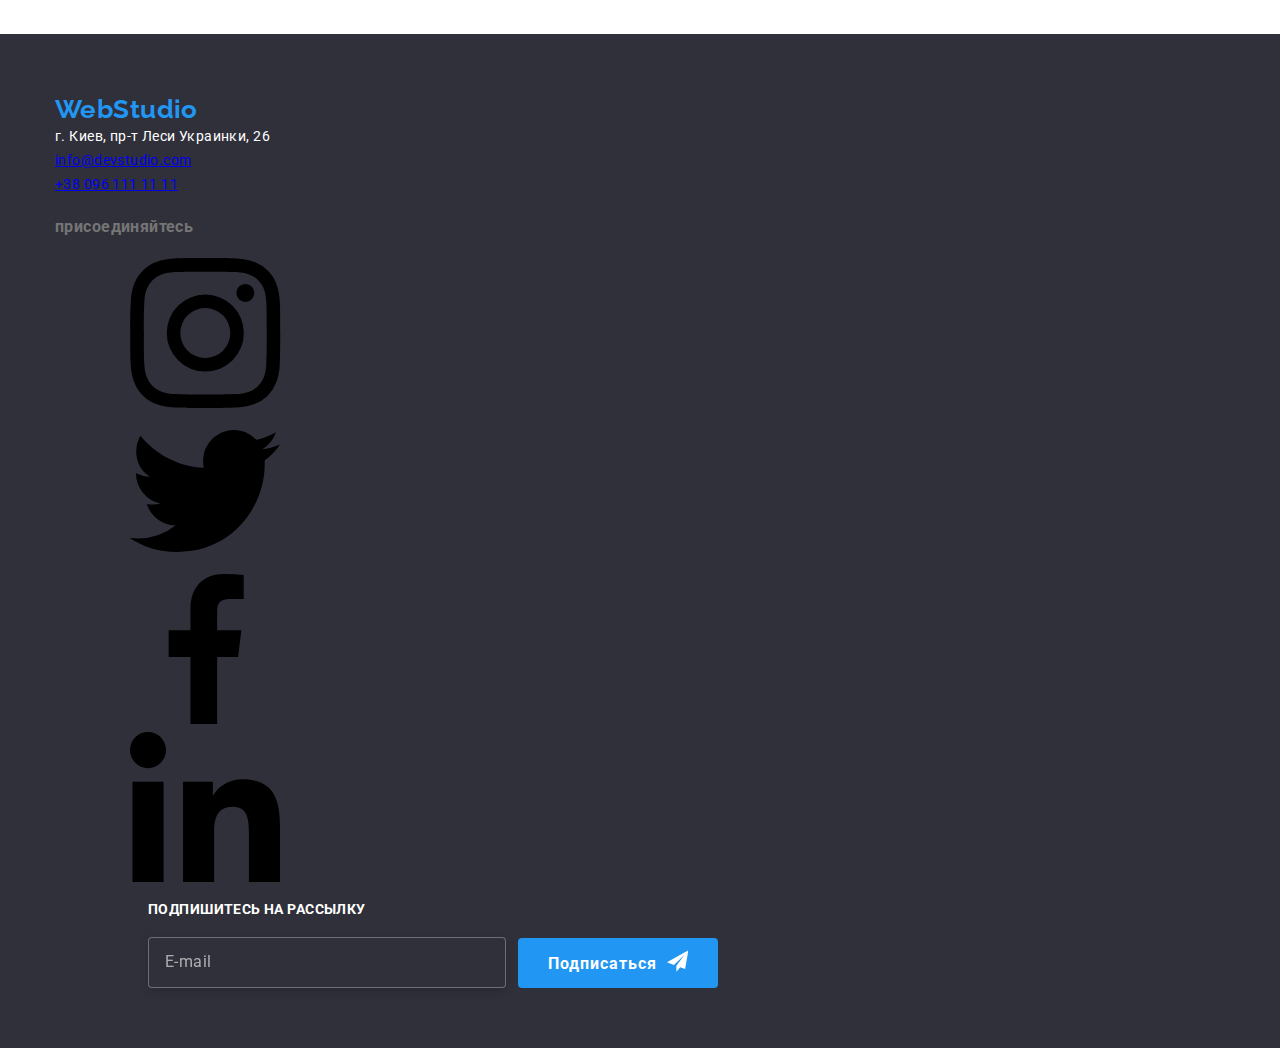
==== commit 04510fea: "БЕМ" ====
--- a/portfolio.html
+++ b/portfolio.html
@@ -12,31 +12,31 @@
         rel="stylesheet" 
         href="https://cdnjs.cloudflare.com/ajax/libs/modern-normalize/1.1.0/modern-normalize.min.css">
     <link rel="stylesheet" href="./css/style.css">
-    </head>
+</head>
 <body>
     <!--Шапка сайта-->
     <header class="page-header">
-        <div class="container header-nav-lists">
-            <nav class="header-nav">
-                <a class="logo" href="./index.html">Web<span class="logo-part">Studio</span></a>
-                <ul class="nav-list list">
-                    <li class="nav-item"><a class="nav-link" href="./index.html">Студия</a></li>
-                    <li class="nav-item"><a class="nav-link current-link" href="./portfolio.html">Портфолио</a></li>
-                    <li class="nav-item"><a class="nav-link" href="">Контакты</a></li>
+        <div class="container page-header__lists">
+            <nav class="nav">
+                <a class="logo" href="./index.html">Web<span class="logo--color">Studio</span></a>
+                <ul class="nav__list list">
+                    <li class="nav__item"><a class="nav__link" href="./index.html">Студия</a></li>
+                    <li class="nav__item"><a class="nav__link current-link" href="./portfolio.html">Портфолио</a></li>
+                    <li class="nav__item"><a class="nav__link" href="">Контакты</a></li>
                 </ul>
             </nav>
-            <ul class="header-right-list list">
-                <li class="right-list-item">
-                    <a class="email" href="mailto:info@devstudio.com">
-                        <svg class="email-icon">
+            <ul class="contact list list">
+                <li class="contact__item">
+                    <a class="contact__link" href="mailto:info@devstudio.com">
+                        <svg class="contact__email-icon">
                             <use href="./images/icons.svg#icon-envelope">
                             </use>
                         </svg>
                         info@devstudio.com</a>
                 </li>
-                <li class="right-list-item">
-                    <a class="phone" href="tel:+380961111111">
-                        <svg class="phone-icon">
+                <li class="contact__item">
+                    <a class="contact__link" href="tel:+380961111111">
+                        <svg class="contact__phone-icon">
                             <use href="./images/icons.svg#icon-smartphone">
                             </use>
                         </svg>
--- a/css/style.css
+++ b/css/style.css
@@ -24,7 +24,7 @@
   --clients-icon-color--: #afb1b8;
 }
 body {
-  font-family: "Roboto", sans-serif;
+  font-family: 'Roboto', sans-serif;
   font-weight: 400;
   font-size: 14px;
   line-height: 1.71;
@@ -58,9 +58,9 @@
   clip-path: inset(50%);
   margin: -1px;
 }
-.opportunities-title,
-.team-title,
-.clients-title {
+.opportunities__title,
+.team__title,
+.clients__title {
   margin-top: 0;
   margin-bottom: 50px;
   font-weight: 700;
@@ -79,34 +79,34 @@
   background-color: var(--primary-whiter-color--);
 }
 
-.header-nav-lists {
+.page-header__lists {
   display: flex;
   align-items: center;
 }
-.header-nav {
+.nav {
   display: flex;
   align-items: center;
 }
 .logo {
   display: block;
-  font-family: "Raleway", sans-serif;
+  font-family: 'Raleway', sans-serif;
   font-weight: 700;
   font-size: 26px;
   line-height: 1.19;
   text-decoration: none;
   color: var(--first-logo-color--);
 }
-.logo-part {
+.logo--black {
   color: var(--logo-part-color--);
 }
-.nav-list {
+.nav__list {
   display: flex;
   margin-left: 93px;
 }
-.nav-item:not(:last-child) {
+.nav__item:not(:last-child) {
   margin-right: 50px;
 }
-.nav-link {
+.nav__link {
   display: block;
   padding-top: 32px;
   padding-bottom: 32px;
@@ -118,6 +118,10 @@
   color: var(--nav-title-color--);
   transition: color 250ms cubic-bezier(0.4, 0, 0.2, 1);
 }
+.nav__link:hover,
+.nav__link:focus {
+  color: var(--accent-color--);
+}
 .current-link {
   position: relative;
   display: flex;
@@ -127,48 +131,45 @@
   position: absolute;
   left: 0;
   bottom: 0;
-  content: "";
+  content: '';
   width: 100%;
   height: 4px;
   border-radius: 2px;
   background-color: var(--accent-color--);
 }
-.header-right-list {
+.page-header__contact {
   display: flex;
   margin-left: auto;
 }
-.right-list-item:not(:last-child) {
+.contact__item:not(:last-child) {
   margin-right: 50px;
 }
-.email,
-.phone {
+.contact__link {
+  font-size: 14px;
+  text-decoration: none;
+  transition: color 250ms cubic-bezier(0.4, 0, 0.2, 1);
+}
+.contact__link--top {
   display: flex;
   align-items: center;
   padding-top: 32px;
   padding-bottom: 32px;
   font-weight: 500;
-  font-size: 14px;
   line-height: 1.14;
   letter-spacing: 0.02em;
-  text-decoration: none;
   color: inherit;
-  transition: color 250ms cubic-bezier(0.4, 0, 0.2, 1);
-}
-.nav-link:hover,
-.nav-link:focus,
-.email:hover,
-.email:focus,
-.phone:hover,
-.phone:focus {
+}
+.contact__link:hover,
+.contact__link:focus {
   color: var(--accent-color--);
 }
-.email-icon {
+.contact__email-icon {
   width: 16px;
   height: 12px;
   margin-right: 10px;
   fill: currentColor;
 }
-.phone-icon {
+.contact__phone-icon {
   width: 10px;
   height: 16px;
   margin-right: 10px;
@@ -197,7 +198,7 @@
     ),
     url(../images/img_fon.jpg);
 }
-.hero-title {
+.hero__title {
   max-width: 696px;
   margin-top: 0;
   margin-bottom: 30px;
@@ -237,14 +238,14 @@
   padding-bottom: 94px;
   background-color: var(--primary-whiter-color--);
 }
-.features-list {
+.features__list {
   display: flex;
   justify-content: space-between;
 }
-.features-item {
+.features__item {
   width: 270px;
 }
-.features-item-icon {
+.features__icon {
   display: flex;
   justify-content: center;
   align-items: center;
@@ -254,7 +255,7 @@
   border-radius: 4px;
   background-color: var(--icon-bg-color--);
 }
-.features-title {
+.features__title {
   margin-top: 0;
   margin-bottom: 10;
   font-weight: 700;
@@ -263,7 +264,7 @@
   text-transform: uppercase;
   color: var(--sekond-title-color--);
 }
-.features-text {
+.features__text {
   margin: 0;
 }
 
@@ -272,14 +273,14 @@
   padding-bottom: 94px;
   background-color: var(--primary-whiter-color--);
 }
-.opportunities-list {
+.opportunities__list {
   display: flex;
   justify-content: space-between;
 }
-.opportunities-thumb {
+.opportunities__wrap {
   position: relative;
 }
-.opportunities-item-title {
+.opportunities__subtitle {
   position: absolute;
   width: 100%;
   height: 70px;
@@ -304,11 +305,11 @@
   padding-bottom: 94px;
   background-color: var(--team-bg-color--);
 }
-.team-list {
+.team__list {
   display: flex;
   justify-content: space-between;
 }
-.team-item {
+.team__item {
   box-shadow: 0px 1px 3px rgba(0, 0, 0, 0.12), 0px 1px 1px rgba(0, 0, 0, 0.14),
     0px 2px 1px rgba(0, 0, 0, 0.2);
   border-radius: 0px 0px 4px 4px;
@@ -316,12 +317,12 @@
   border-color: transparent;
   background-color: var(--primary-whiter-color--);
 }
-.team-item-part {
+.card {
   padding-top: 30px;
   padding-bottom: 30px;
   text-align: center;
 }
-.team-item-title {
+.card__title {
   margin-top: 0;
   margin-bottom: 10px;
   font-weight: 500;
@@ -329,13 +330,13 @@
   line-height: 1.19;
   color: var(--sekond-title-color--);
 }
-.team-item-text {
+.card__text {
   margin-top: 0;
   margin-bottom: 0;
   font-size: 16px;
   line-height: 1.19;
 }
-.socials-list {
+.socials {
   display: flex;
   padding: 0;
   margin-top: 16px;
@@ -343,10 +344,10 @@
   margin-bottom: 0px;
   margin-left: 32px;
 }
-.socials-item:not(:last-child) {
+.socials__item:not(:last-child) {
   margin-right: 10px;
 }
-.social-link {
+.social__link {
   display: flex;
   justify-content: center;
   align-items: center;
@@ -358,32 +359,33 @@
   transition: background-color 250ms cubic-bezier(0.4, 0, 0.2, 1),
     color 250ms cubic-bezier(0.4, 0, 0.2, 1);
 }
-.social-link:hover,
-.social-link:focus {
+.social__link:hover,
+.social__link:focus {
   background-color: var(--accent-color--);
   color: var(--primary-whiter-color--);
 }
-.social-icon {
+.social__icon {
   fill: currentColor;
   width: 20px;
   height: 20px;
 }
+
 /* Постоянные клиенты*/
 .clients {
   padding-top: 94px;
   padding-bottom: 94px;
 }
-.clients-title {
+.clients__title {
   margin-top: 0;
   margin-bottom: 50px;
 }
-.clients-list {
-  display: flex;
-}
-.clients-item:not(:last-child) {
+.clients__list {
+  display: flex;
+}
+.clients__item:not(:last-child) {
   margin-right: 30px;
 }
-.clients-logo {
+.clients__logo {
   display: flex;
   justify-content: center;
   align-items: center;
@@ -397,13 +399,12 @@
   transition: color 250ms cubic-bezier(0.4, 0, 0.2, 1),
     border-color 250ms cubic-bezier(0.4, 0, 0.2, 1);
 }
-
-.clients-logo:hover,
-.clients-logo:focus {
+.clients__logo:hover,
+.clients__logo:focus {
   color: var(--accent-color--);
   border-color: var(--accent-color--);
 }
-.clients-icon {
+.clients__icon {
   width: 106px;
   height: 60px;
   fill: currentColor;
@@ -415,19 +416,19 @@
   padding-bottom: 60px;
   background-color: var(--footer-bg-color--);
 }
-.wrapper {
-  display: flex;
-}
-.footer-address {
+.footer__wrapper {
+  display: flex;
+}
+.address {
   width: 231px;
   padding: 0;
   margin: 0;
 }
-.footer .logo {
+.footer__logo {
   margin-top: 0;
   margin-bottom: 20px;
 }
-.footer .logo-part {
+.logo--white {
   color: var(--sekond-logo-color--);
 }
 .map {
@@ -438,48 +439,25 @@
   color: var(--primary-whiter-color--);
   transition: color 250ms cubic-bezier(0.4, 0, 0.2, 1);
 }
-.footer-item {
+.map:hover,
+.map:focus {
+  color: var(--accent-color--);
+}
+.footer__contact {
   margin-top: 9px;
   display: block;
 }
-.footer-email,
-.footer-phone {
-  font-size: 14px;
+.contact__link--bottom {
   line-height: 1.71;
-  text-decoration: none;
   color: var(--footer-contacts-color--);
-  transition: color 250ms cubic-bezier(0.4, 0, 0.2, 1);
-}
-.map:hover,
-.map:focus,
-.footer-email:hover,
-.footer-email:focus,
-.footer-phone:hover,
-.footer-phone:focus {
-  color: var(--accent-color--);
-}
-.footer-socials-list {
+}
+.footer__socials {
   margin-left: 70px;
   margin-top: 0;
   margin-bottom: 0;
   padding-top: 12px;
 }
-.down-list {
-  margin: 0;
-  padding: 0;
-}
-.down-link {
-  background-color: rgba(255, 255, 255, 0.1);
-  color: var(--primary-whiter-color--);
-  transition: background-color 250ms cubic-bezier(0.4, 0, 0.2, 1);
-}
-.down-link:hover {
-  background-color: var(--accent-color--);
-}
-.down-icon {
-  fill: var(--primary-whiter-color--);
-}
-.socials-title {
+.socials__title {
   margin-top: 0;
   margin-right: auto;
   margin-bottom: 20px;
@@ -492,6 +470,19 @@
   text-transform: uppercase;
   color: var(--primary-whiter-color--);
 }
+.socials--bottom {
+  padding: 0;
+  margin: 0;
+}
+.social__link--bottom {
+  background-color: rgba(255, 255, 255, 0.1);
+  color: var(--primary-whiter-color--);
+  transition: background-color 250ms cubic-bezier(0.4, 0, 0.2, 1);
+}
+.social__icon--bottom {
+  fill: var(--primary-whiter-color--);
+}
+
 .footer-form-subscription {
   width: 570px;
   margin-left: 93px;
@@ -637,7 +628,7 @@
   top: 0;
   width: 100%;
   height: 100%;
-  content: "";
+  content: '';
   background-color: rgba(33, 150, 243, 0.9);
   transform: translateY(100%);
   transition: transform 250ms cubic-bezier(0.4, 0, 0.2, 1);
@@ -823,11 +814,13 @@
   color: rgba(117, 117, 117, 0.5);
 }
 .form-checkbox {
+  margin-bottom: 30px;
+  margin-top: 0;
+}
+.form-label-checkbox {
   display: flex;
   justify-content: center;
   align-items: center;
-  margin-bottom: 30px;
-  margin-top: 0;
 }
 .form-input-checkbox {
   -webkit-appearance: none;
@@ -846,11 +839,21 @@
     background-origin 250ms cubic-bezier(0.4, 0, 0.2, 1),
     border-color 250ms cubic-bezier(0.4, 0, 0.2, 1);
 }
+.form-icon-check:focus {
+  background-color: var(--accent-color--);
+  background-size: cover;
+  background-origin: border-box;
+  border-color: transparent;
+}
 .form-input-checkbox:checked + .form-icon-check {
   background-color: var(--accent-color--);
   background-size: cover;
   background-origin: border-box;
   border-color: transparent;
+}
+.checkbox-link {
+  color: var(--accent-color--);
+  text-decoration-skip-ink: none;
 }
 .modal-button {
   display: flex;
